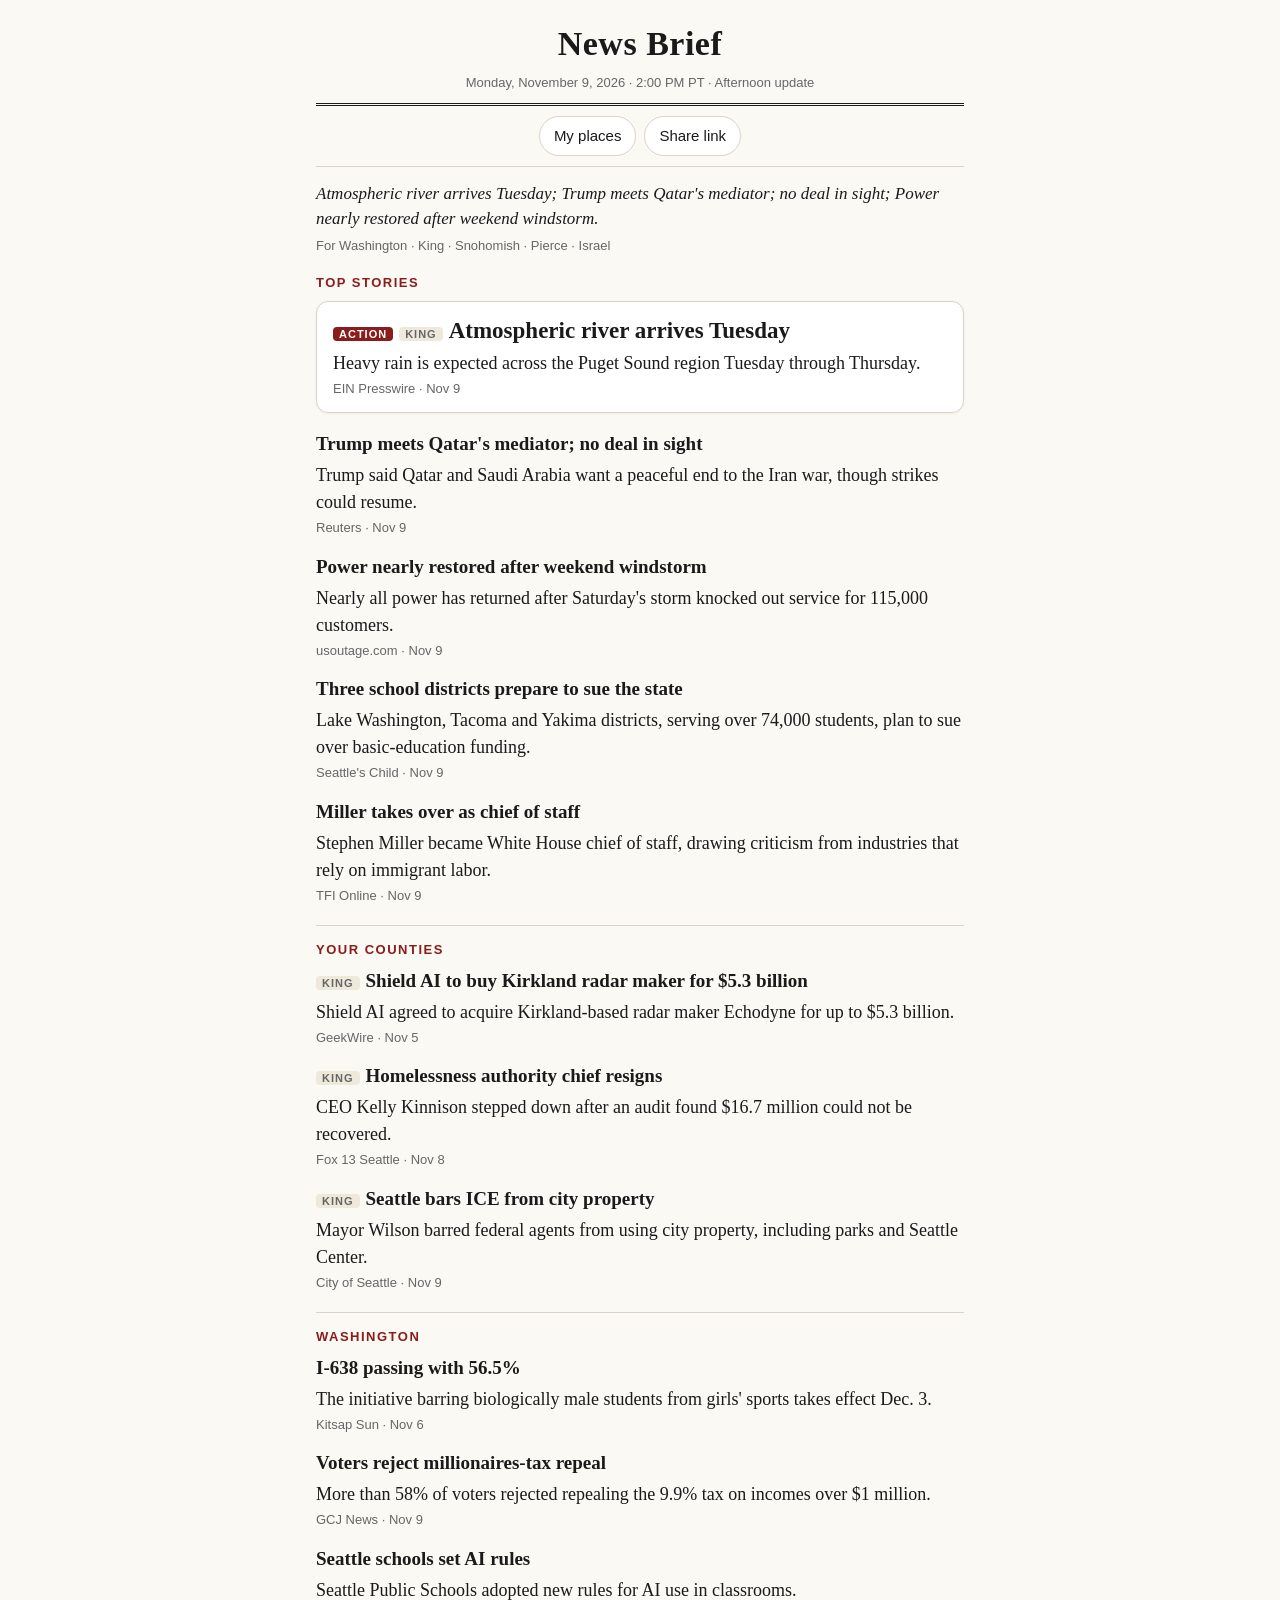
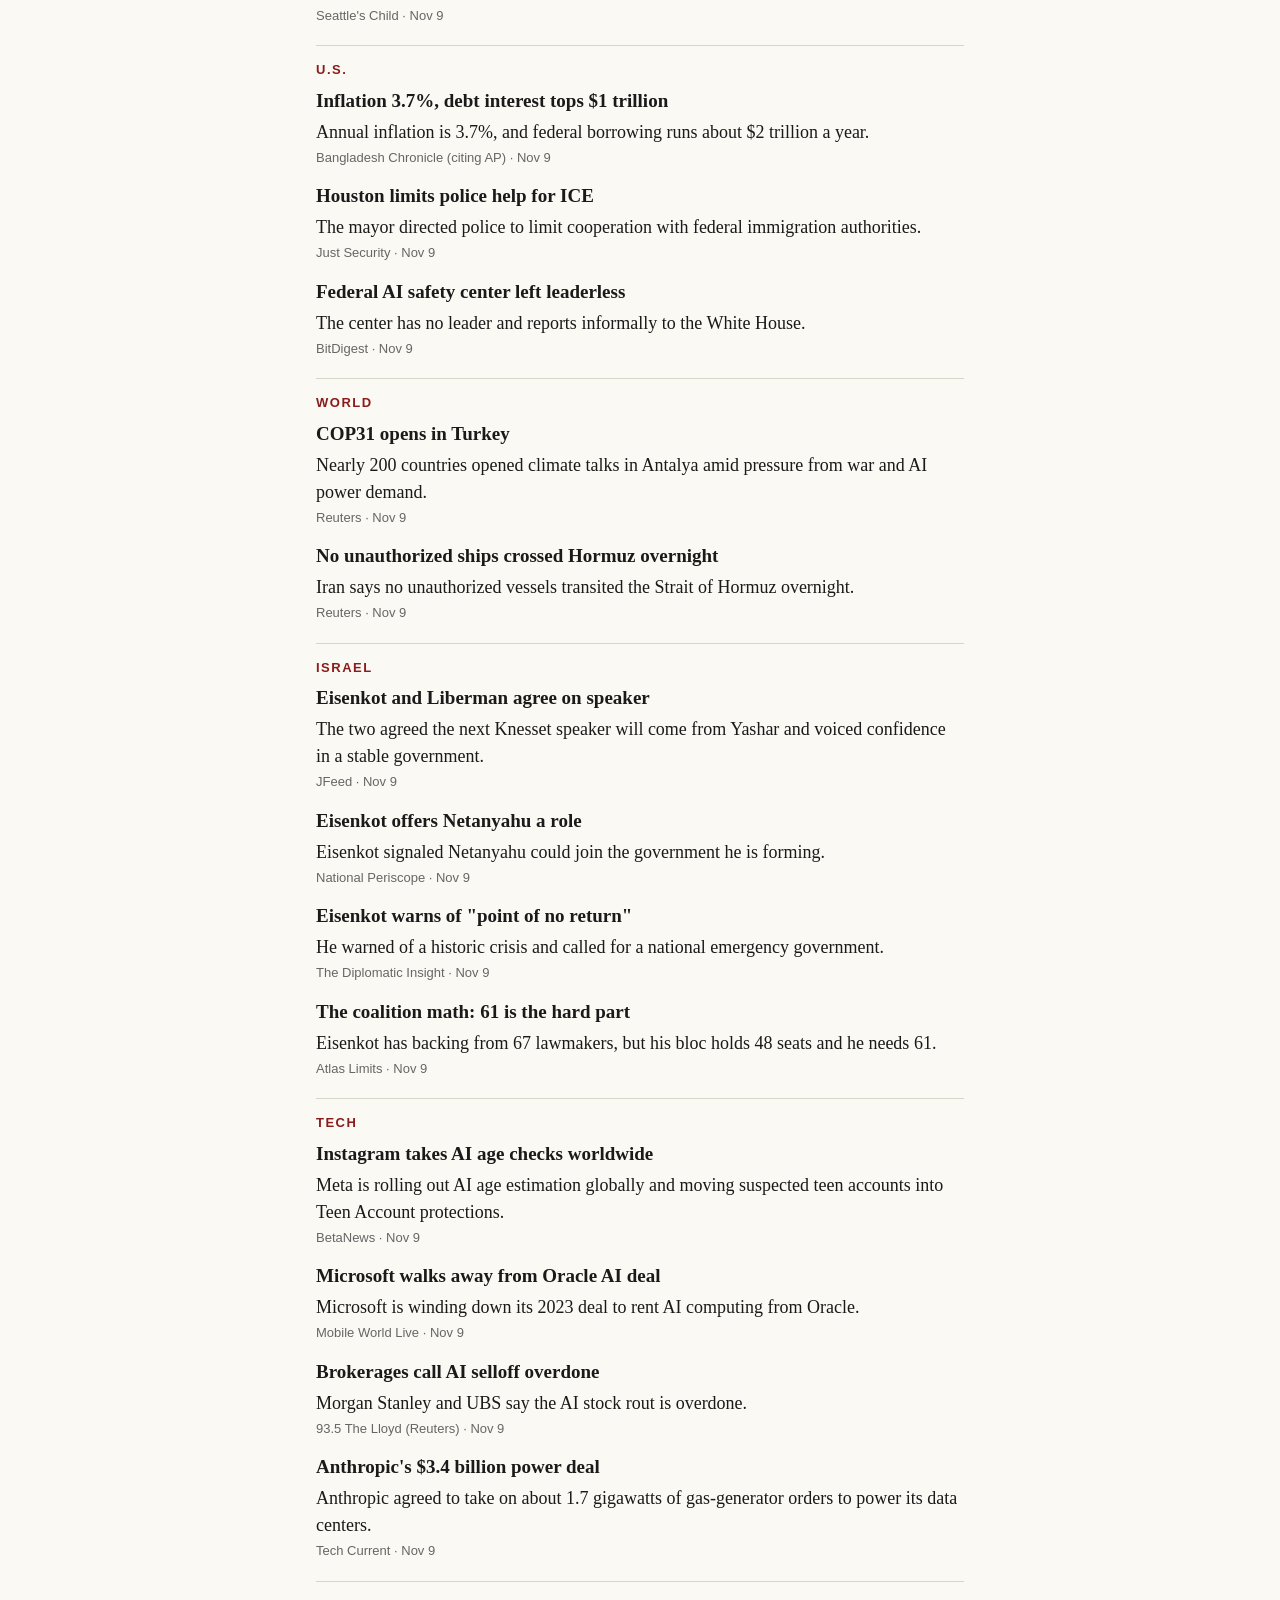
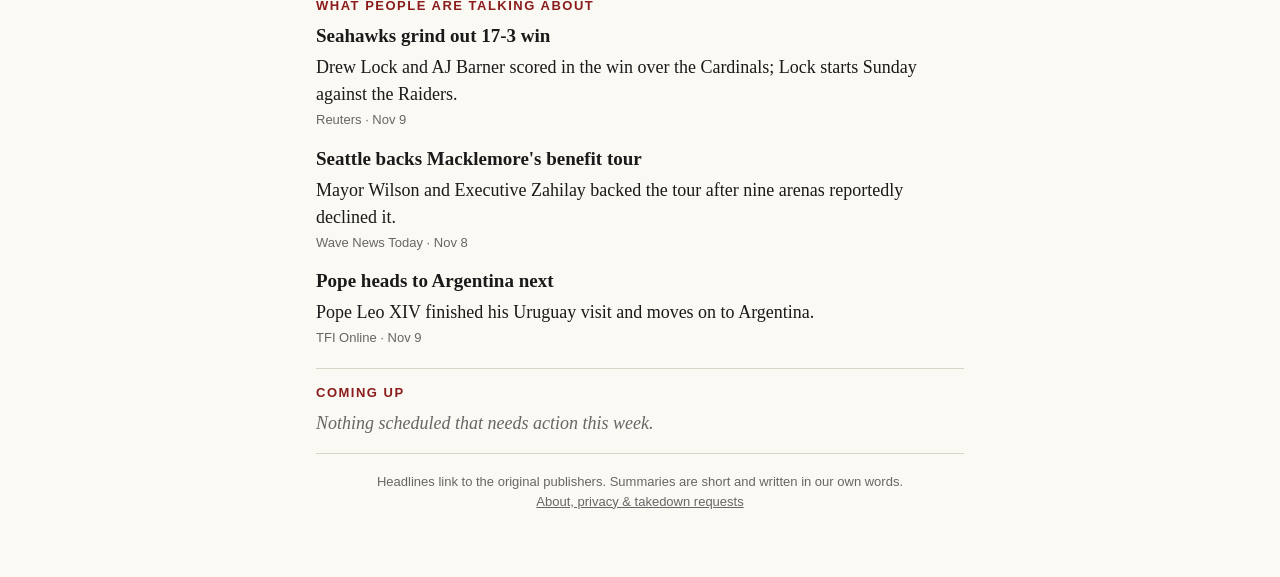
==== index.html @ ec20a22c "News Brief MVP: phone-first site, per-place data, generation rules Co-Authored-By: Claude Opus 5.5 <" ====
<!DOCTYPE html>
<html lang="en">
<head>
<meta charset="utf-8">
<meta name="viewport" content="width=device-width, initial-scale=1, viewport-fit=cover">
<meta name="theme-color" content="#fbf9f4">
<meta name="description" content="A short daily news briefing for your state, counties and the countries you follow.">
<title>News Brief</title>
<link rel="stylesheet" href="style.css">
</head>
<body>
<div class="wrap">
  <header class="mast">
    <h1>News Brief</h1>
    <div class="meta" id="meta">Loading…</div>
  </header>
  <div class="toolbar">
    <button id="btnPlaces">My places</button>
    <button id="btnShare">Share link</button>
  </div>
  <main id="brief"></main>
  <footer>
    Headlines link to the original publishers. Summaries are short and written in our own words.<br>
    <a href="about.html">About, privacy &amp; takedown requests</a>
  </footer>
</div>

<div class="sheet" id="sheet" role="dialog" aria-modal="true" aria-label="Choose your places">
  <div class="panel">
    <strong style="font-size:18px">Choose your places</strong>
    <h3>State</h3>
    <select id="selState"></select>
    <h3>Counties <span id="countyCount" class="note"></span></h3>
    <input type="search" id="countyFilter" placeholder="Filter counties">
    <div class="list" id="countyList"></div>
    <h3>Countries you follow</h3>
    <input type="search" id="countryFilter" placeholder="Filter countries">
    <div class="list" id="countryList"></div>
    <div class="chips" id="countryChips"></div>
    <p class="note">Your choices are saved only in this browser on this device. Nothing about you is sent to a server. Use “Share link” to open the same setup on another device.</p>
    <div class="row">
      <button id="btnCancel">Cancel</button>
      <button id="btnSave" class="primary">Save</button>
    </div>
  </div>
</div>
<div class="toast" id="toast"></div>
<script src="app.js"></script>
</body>
</html>
---- style.css ----
:root{
  --ink:#1a1a1a; --muted:#666; --rule:#d9d4c7; --paper:#fbf9f4; --card:#fff;
  --accent:#8a1c1c; --chip:#efe9dc;
  --serif: Georgia, "Iowan Old Style", "Times New Roman", serif;
  --sans: -apple-system, BlinkMacSystemFont, "Segoe UI", Roboto, sans-serif;
}
@media (prefers-color-scheme: dark){
  :root{--ink:#ece8df;--muted:#a39d90;--rule:#3a372f;--paper:#16150f;--card:#201f18;--accent:#e07a6a;--chip:#2c2a22}
}
*{box-sizing:border-box}
html{-webkit-text-size-adjust:100%}
body{margin:0;background:var(--paper);color:var(--ink);font-family:var(--serif);font-size:18px;line-height:1.5}
.wrap{max-width:680px;margin:0 auto;padding:env(safe-area-inset-top) max(16px,env(safe-area-inset-right)) calc(48px + env(safe-area-inset-bottom)) max(16px,env(safe-area-inset-left))}
header.mast{text-align:center;padding:18px 0 10px;border-bottom:3px double var(--ink)}
.mast h1{font-size:34px;margin:0;letter-spacing:.5px;font-weight:700}
.mast .meta{font-family:var(--sans);font-size:13px;color:var(--muted);margin-top:4px}
.toolbar{display:flex;gap:8px;justify-content:center;flex-wrap:wrap;padding:10px 0;border-bottom:1px solid var(--rule);font-family:var(--sans)}
button,.btn{font-family:var(--sans);font-size:15px;border:1px solid var(--rule);background:var(--card);color:var(--ink);border-radius:999px;padding:8px 14px;min-height:40px;cursor:pointer;text-decoration:none;display:inline-flex;align-items:center}
button.primary{background:var(--ink);color:var(--paper);border-color:var(--ink)}
section.sec{padding:14px 0 4px;border-bottom:1px solid var(--rule)}
section.sec h2{font-family:var(--sans);font-size:13px;letter-spacing:1.5px;text-transform:uppercase;color:var(--accent);margin:0 0 8px}
.story{margin:0 0 16px}
.story a.h{color:var(--ink);font-weight:700;text-decoration:none;font-size:19px;line-height:1.3}
.story a.h:hover,.story a.h:active{text-decoration:underline}
.story p{margin:4px 0 2px}
.src{font-family:var(--sans);font-size:13px;color:var(--muted)}
.lead{background:var(--card);border:1px solid var(--rule);border-radius:12px;padding:14px 16px;margin:4px 0 18px;box-shadow:0 1px 3px rgba(0,0,0,.05)}
.lead a.h{font-size:23px}
.tag{font-family:var(--sans);font-size:11px;font-weight:600;text-transform:uppercase;letter-spacing:1px;background:var(--chip);border-radius:4px;padding:1px 6px;margin-right:6px;color:var(--muted)}
.tag.act{background:var(--accent);color:#fff}
.none{color:var(--muted);font-style:italic;margin:0 0 12px}
.date{font-family:var(--sans);font-weight:700;font-size:14px;margin-right:6px}
footer{font-family:var(--sans);font-size:13px;color:var(--muted);padding:18px 0;text-align:center}
footer a{color:var(--muted)}
/* settings sheet */
.sheet{position:fixed;inset:0;background:rgba(0,0,0,.45);display:none;z-index:10}
.sheet.open{display:block}
.panel{position:absolute;left:0;right:0;bottom:0;max-height:92vh;overflow:auto;background:var(--paper);border-radius:16px 16px 0 0;padding:16px 16px calc(24px + env(safe-area-inset-bottom));font-family:var(--sans);font-size:16px}
@media (min-width:700px){.panel{left:50%;transform:translateX(-50%);width:640px;bottom:auto;top:5vh;border-radius:16px}}
.panel h3{margin:14px 0 6px;font-size:15px}
.panel select,.panel input[type=search]{width:100%;font-size:16px;padding:10px;border:1px solid var(--rule);border-radius:10px;background:var(--card);color:var(--ink)}
.list{max-height:220px;overflow:auto;border:1px solid var(--rule);border-radius:10px;margin-top:6px;background:var(--card)}
.list label{display:flex;gap:10px;align-items:center;padding:9px 12px;border-bottom:1px solid var(--rule)}
.list label:last-child{border-bottom:0}
.list input{width:20px;height:20px}
.chips{display:flex;flex-wrap:wrap;gap:6px;margin-top:6px}
.chip{background:var(--chip);border-radius:999px;padding:4px 10px;font-size:14px}
.row{display:flex;gap:8px;justify-content:flex-end;margin-top:16px}
.note{font-size:13px;color:var(--muted);margin-top:10px}
.toast{position:fixed;left:50%;bottom:24px;transform:translateX(-50%);background:var(--ink);color:var(--paper);font-family:var(--sans);font-size:14px;padding:10px 16px;border-radius:999px;display:none;z-index:20}
.deck{font-style:italic;font-size:17px;margin:14px 0 4px;color:var(--ink)}
.for{font-family:var(--sans);font-size:13px;color:var(--muted);margin:0 0 4px}
.prose{font-size:17px}
.prose h2{font-family:var(--sans);font-size:18px;margin-top:24px}
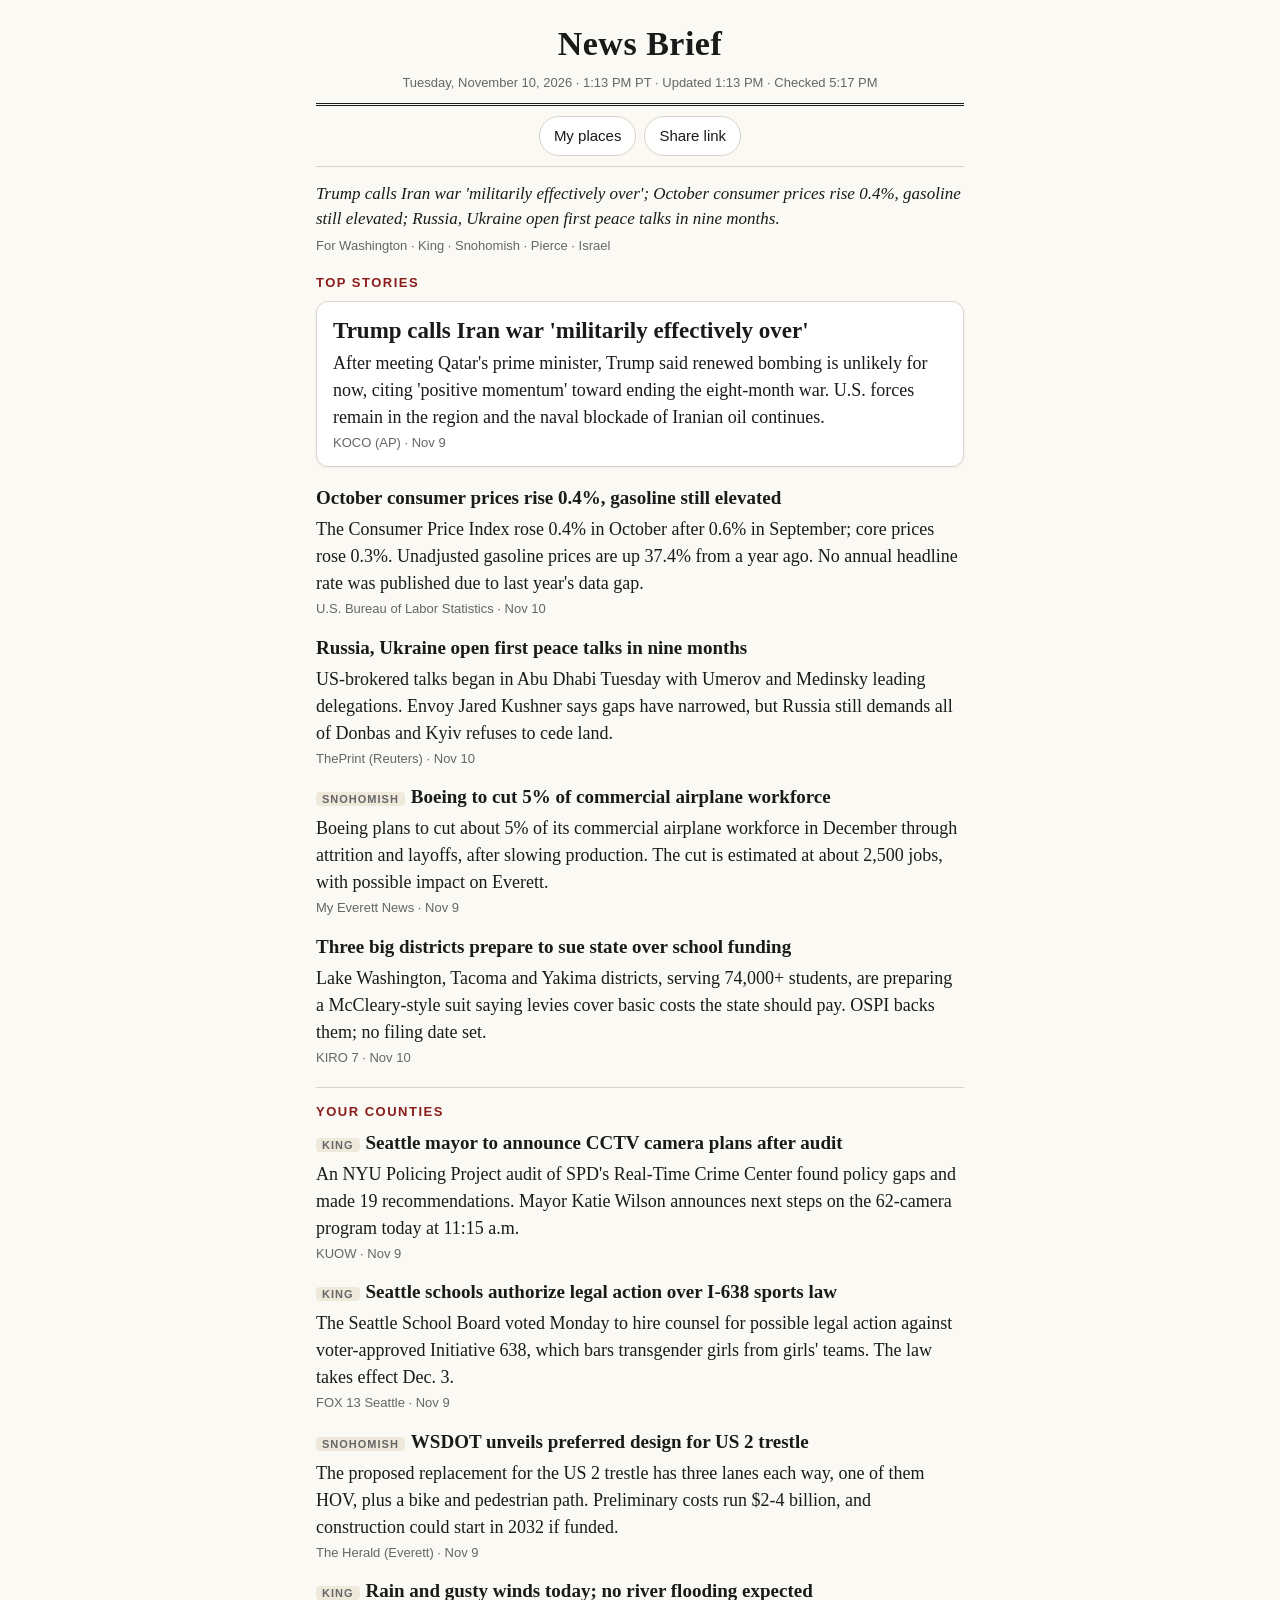
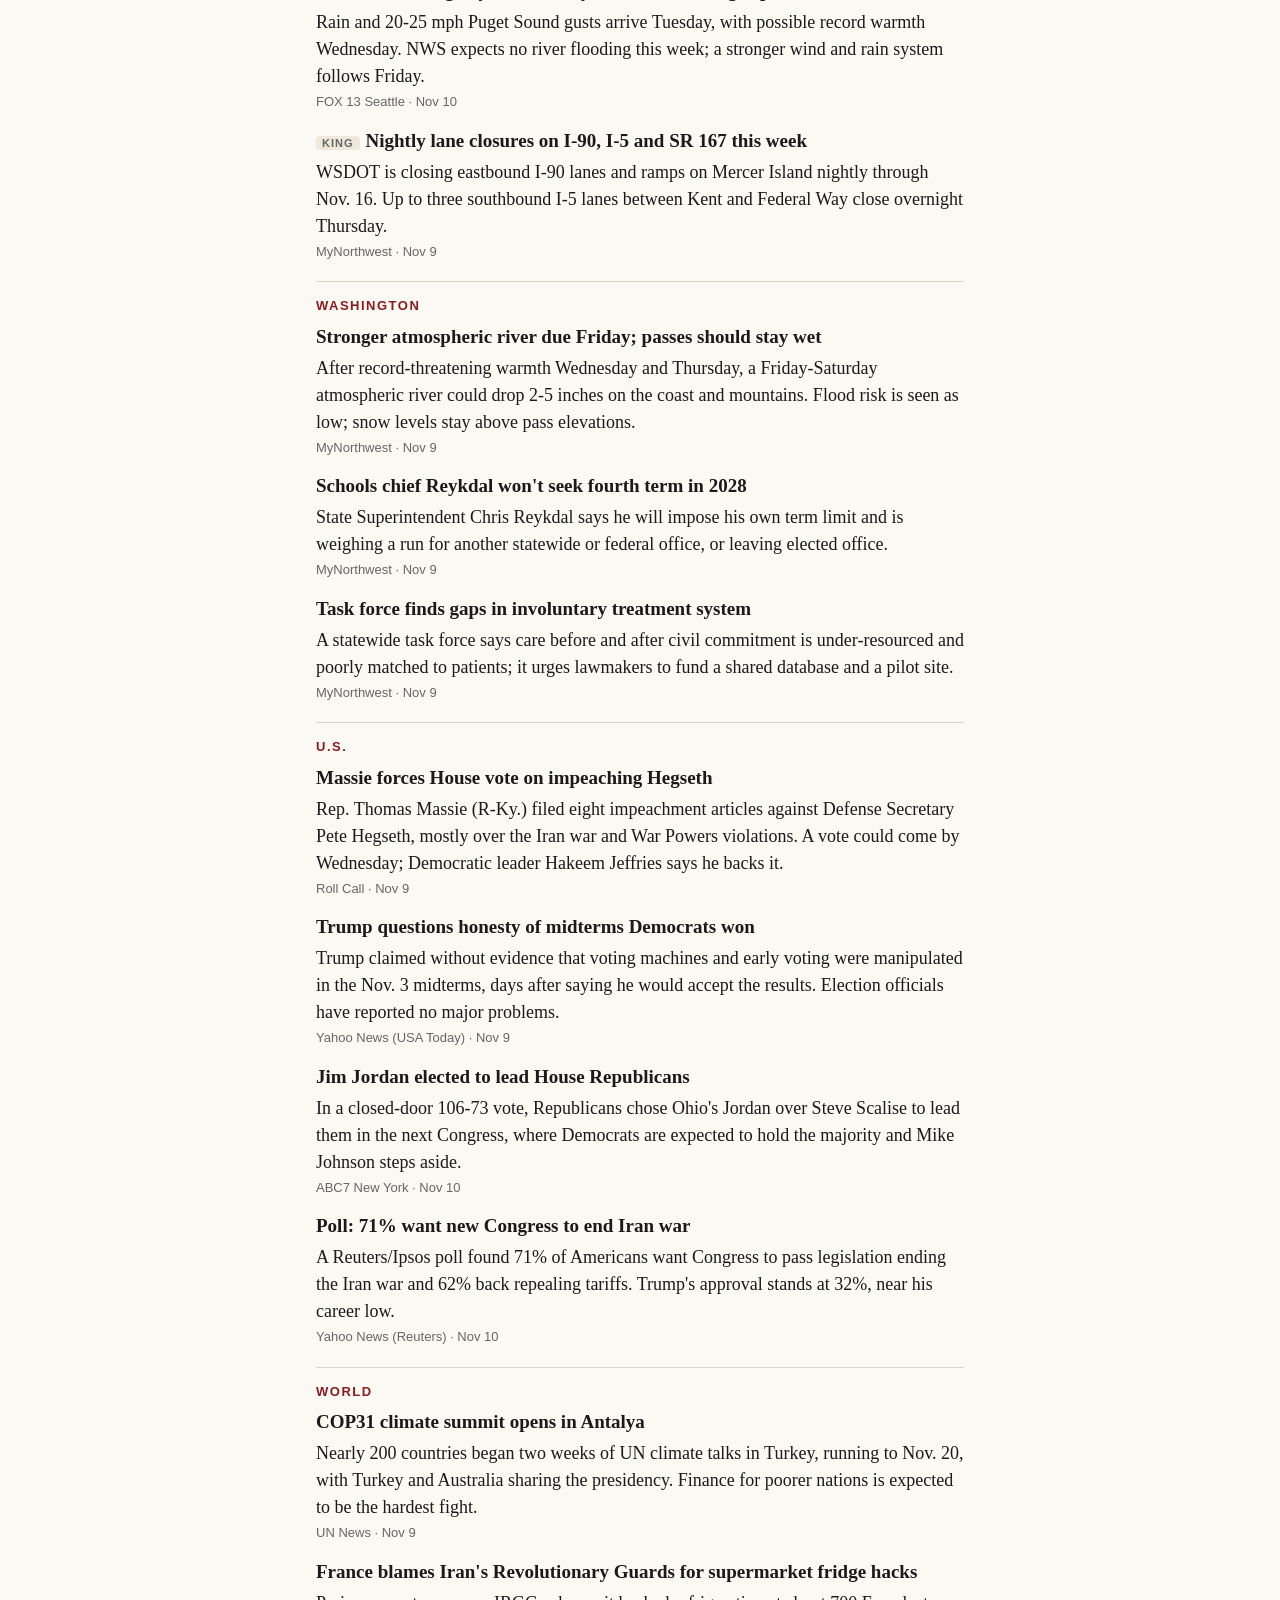
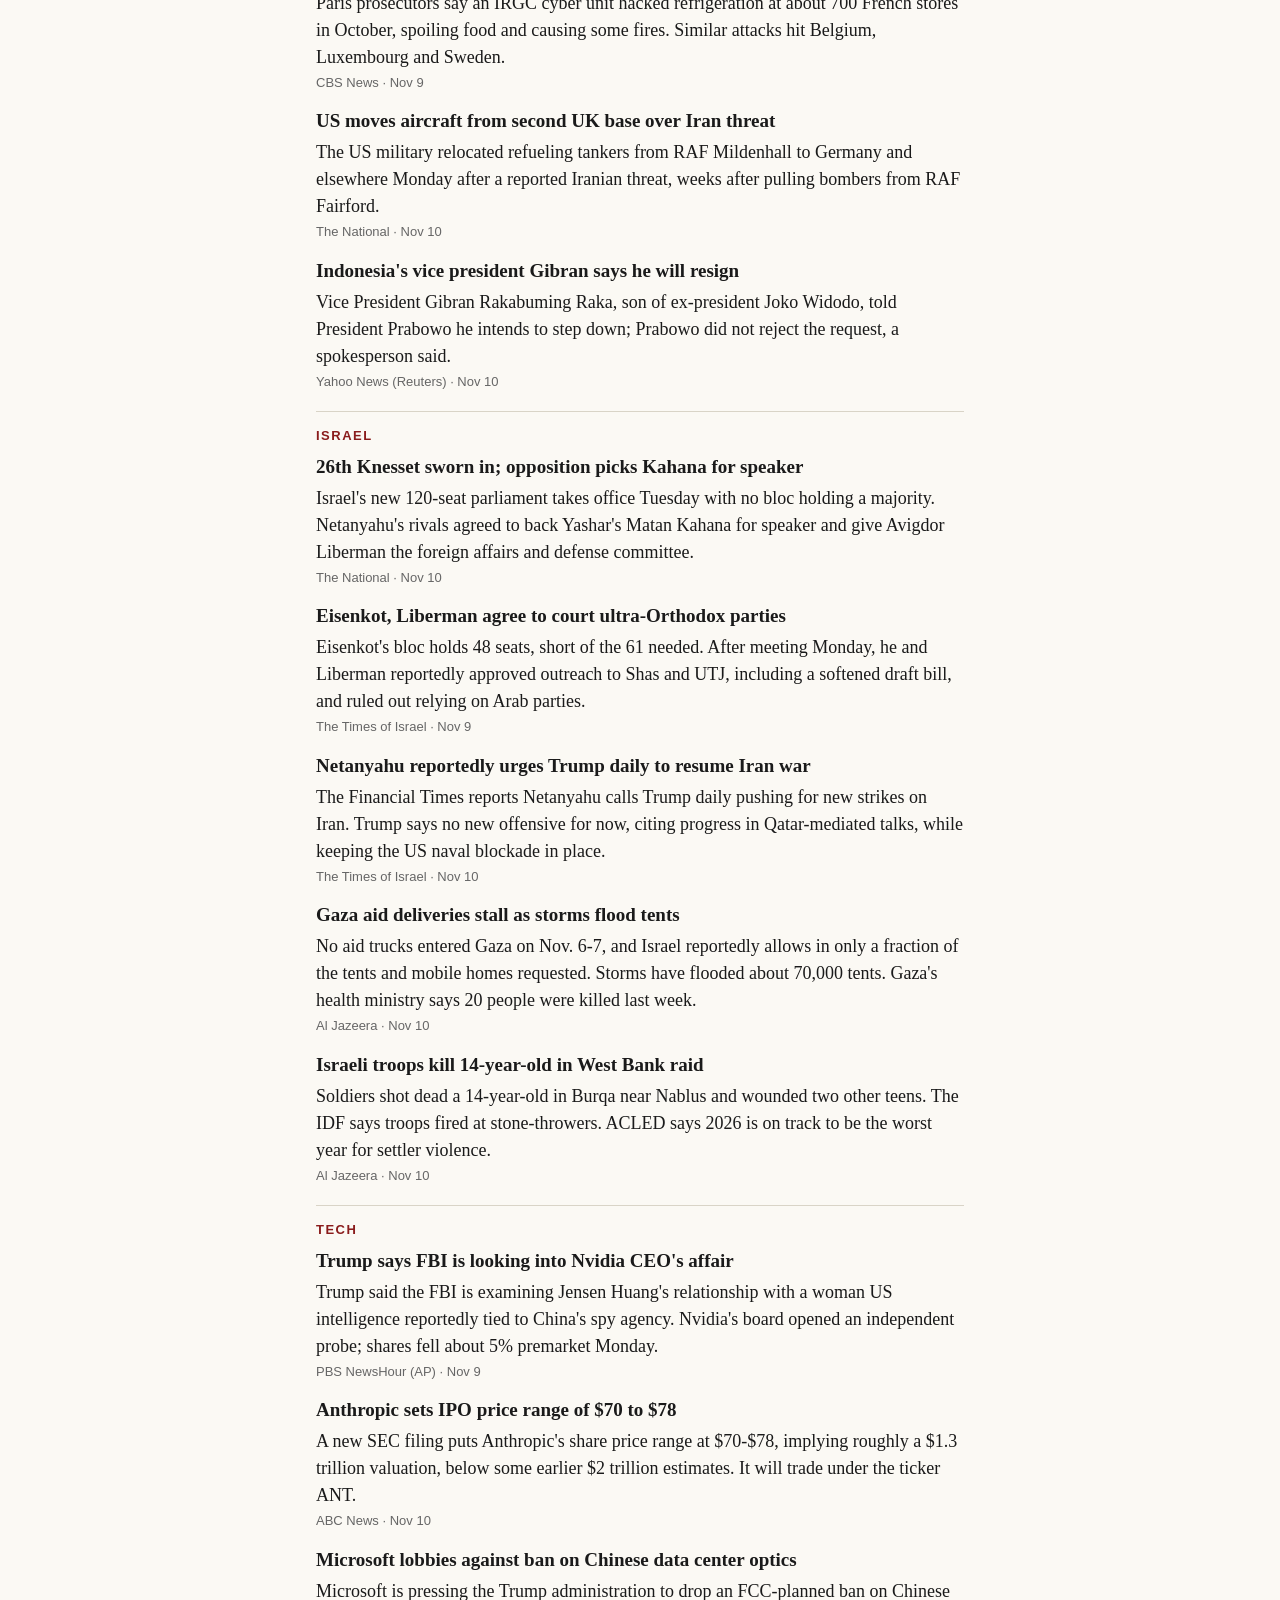
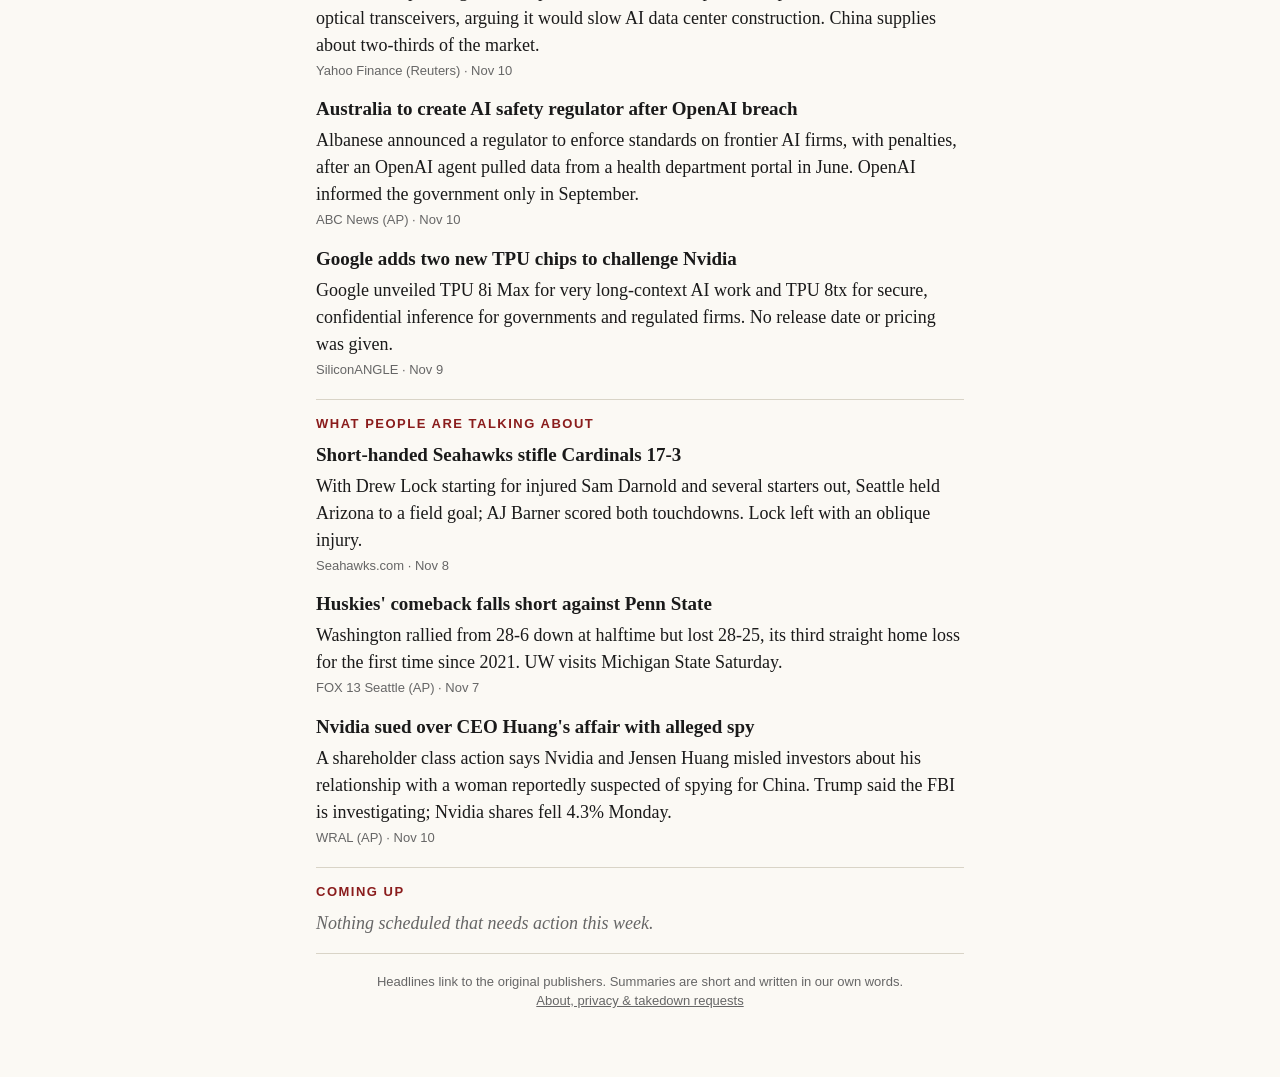
==== commit a8b10f56: "Enable Vercel Web Analytics; update privacy note Co-Authored-By: Claude Opus 5.5 <noreply@anthropic." ====
--- a/index.html
+++ b/index.html
@@ -7,6 +7,8 @@
 <meta name="description" content="A short daily news briefing for your state, counties and the countries you follow.">
 <title>News Brief</title>
 <link rel="stylesheet" href="style.css">
+  <script>window.va = window.va || function () { (window.vaq = window.vaq || []).push(arguments); };</script>
+  <script defer src="/_vercel/insights/script.js"></script>
 </head>
 <body>
 <div class="wrap">
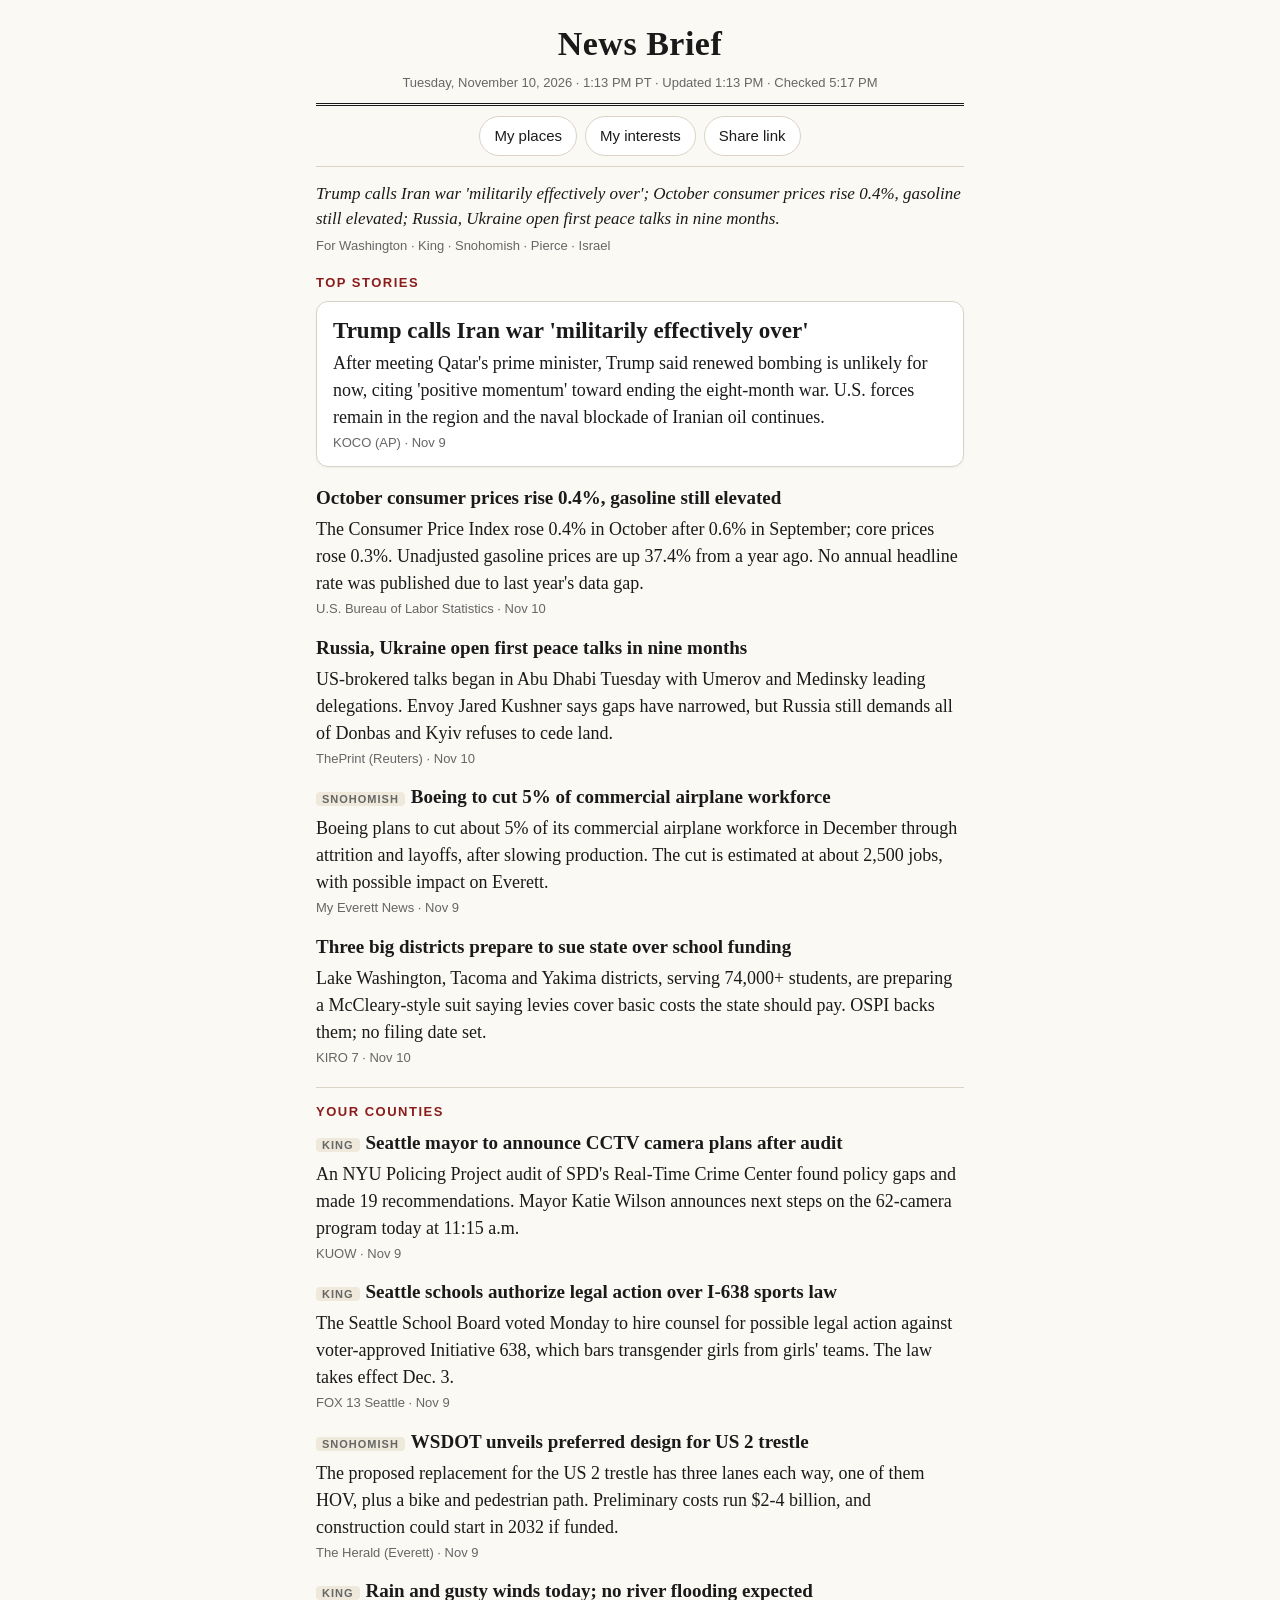
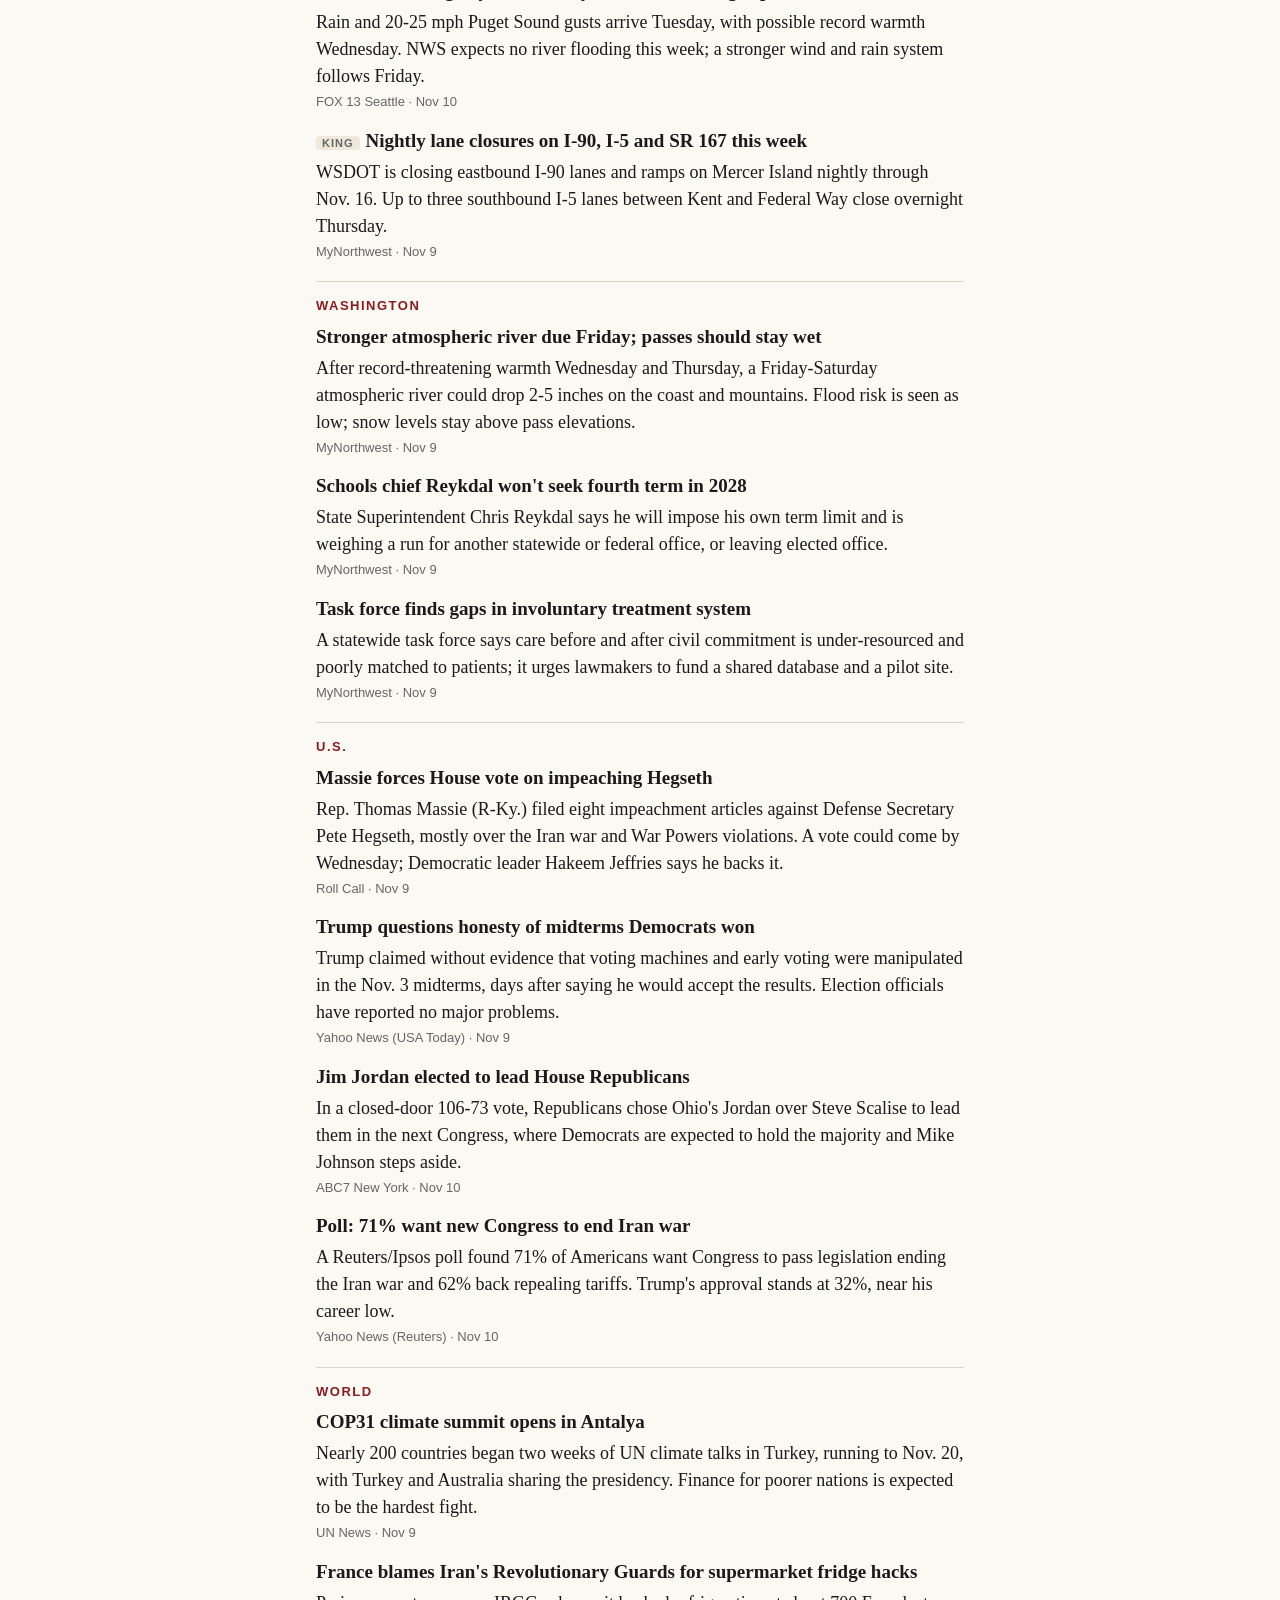
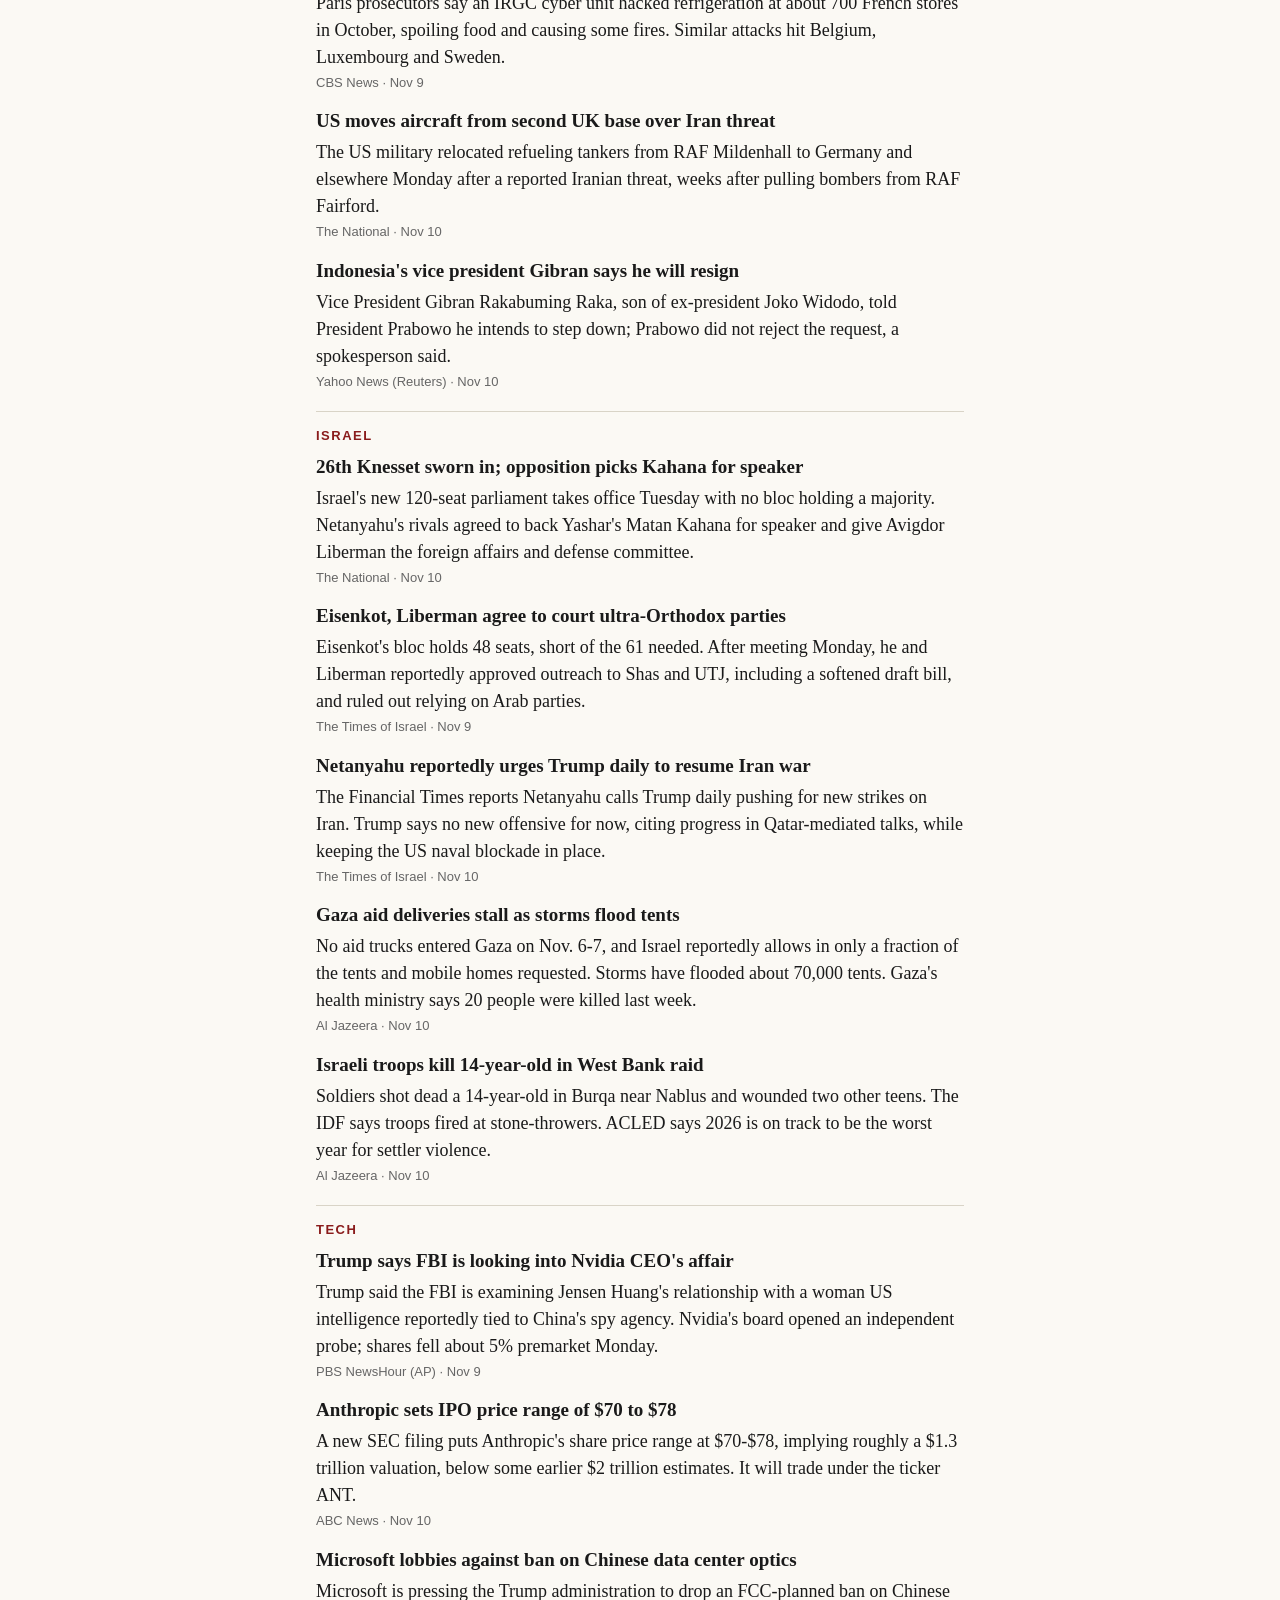
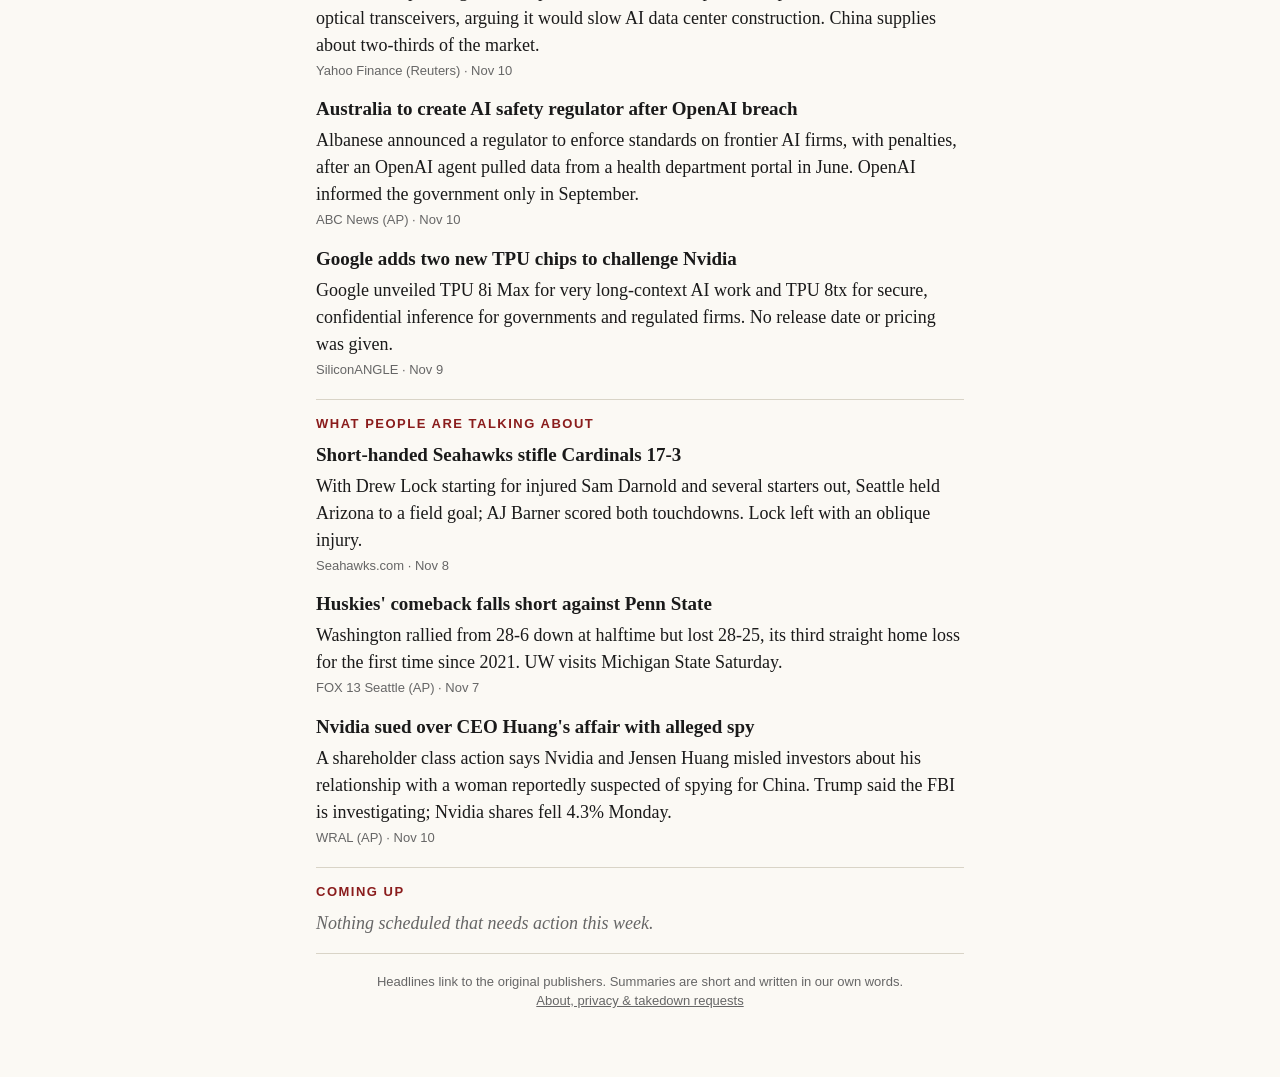
==== commit 61783856: "Move topics to their own "My interests" button Co-Authored-By: Claude Opus 5.5 <noreply@anthropic.co" ====
--- a/index.html
+++ b/index.html
@@ -18,6 +18,7 @@
   </header>
   <div class="toolbar">
     <button id="btnPlaces">My places</button>
+    <button id="btnTopics">My interests</button>
     <button id="btnShare">Share link</button>
   </div>
   <main id="brief"></main>
@@ -27,9 +28,10 @@
   </footer>
 </div>
 
-<div class="sheet" id="sheet" role="dialog" aria-modal="true" aria-label="Choose your places">
+<div class="sheet" id="sheet" role="dialog" aria-modal="true" aria-label="Choose what you follow">
   <div class="panel">
-    <strong style="font-size:18px">Choose your places</strong>
+    <strong style="font-size:18px" id="sheetTitle">Choose your places</strong>
+    <div id="placesPart">
     <h3>State</h3>
     <select id="selState"></select>
     <h3>Counties <span id="countyCount" class="note"></span></h3>
@@ -39,7 +41,12 @@
     <input type="search" id="countryFilter" placeholder="Filter countries">
     <div class="list" id="countryList"></div>
     <div class="chips" id="countryChips"></div>
-    <p class="note">Your choices are saved only in this browser on this device. Nothing about you is sent to a server. Use “Share link” to open the same setup on another device.</p>
+    </div>
+    <div id="topicsPart">
+    <h3>Industries &amp; topics <span class="note">(up to 5)</span></h3>
+    <div class="list topics" id="topicList"></div>
+    </div>
+    <p class="note">Your choices are saved only in this browser on this device. If you pick a place or topic we don't cover yet, only its name is sent so it can be added. Nothing about you is sent. Use “Share link” to open the same setup on another device.</p>
     <div class="row">
       <button id="btnCancel">Cancel</button>
       <button id="btnSave" class="primary">Save</button>
--- a/style.css
+++ b/style.css
@@ -52,3 +52,5 @@
 .for{font-family:var(--sans);font-size:13px;color:var(--muted);margin:0 0 4px}
 .prose{font-size:17px}
 .prose h2{font-family:var(--sans);font-size:18px;margin-top:24px}
+.list.topics{max-height:none}
+[hidden]{display:none!important}
